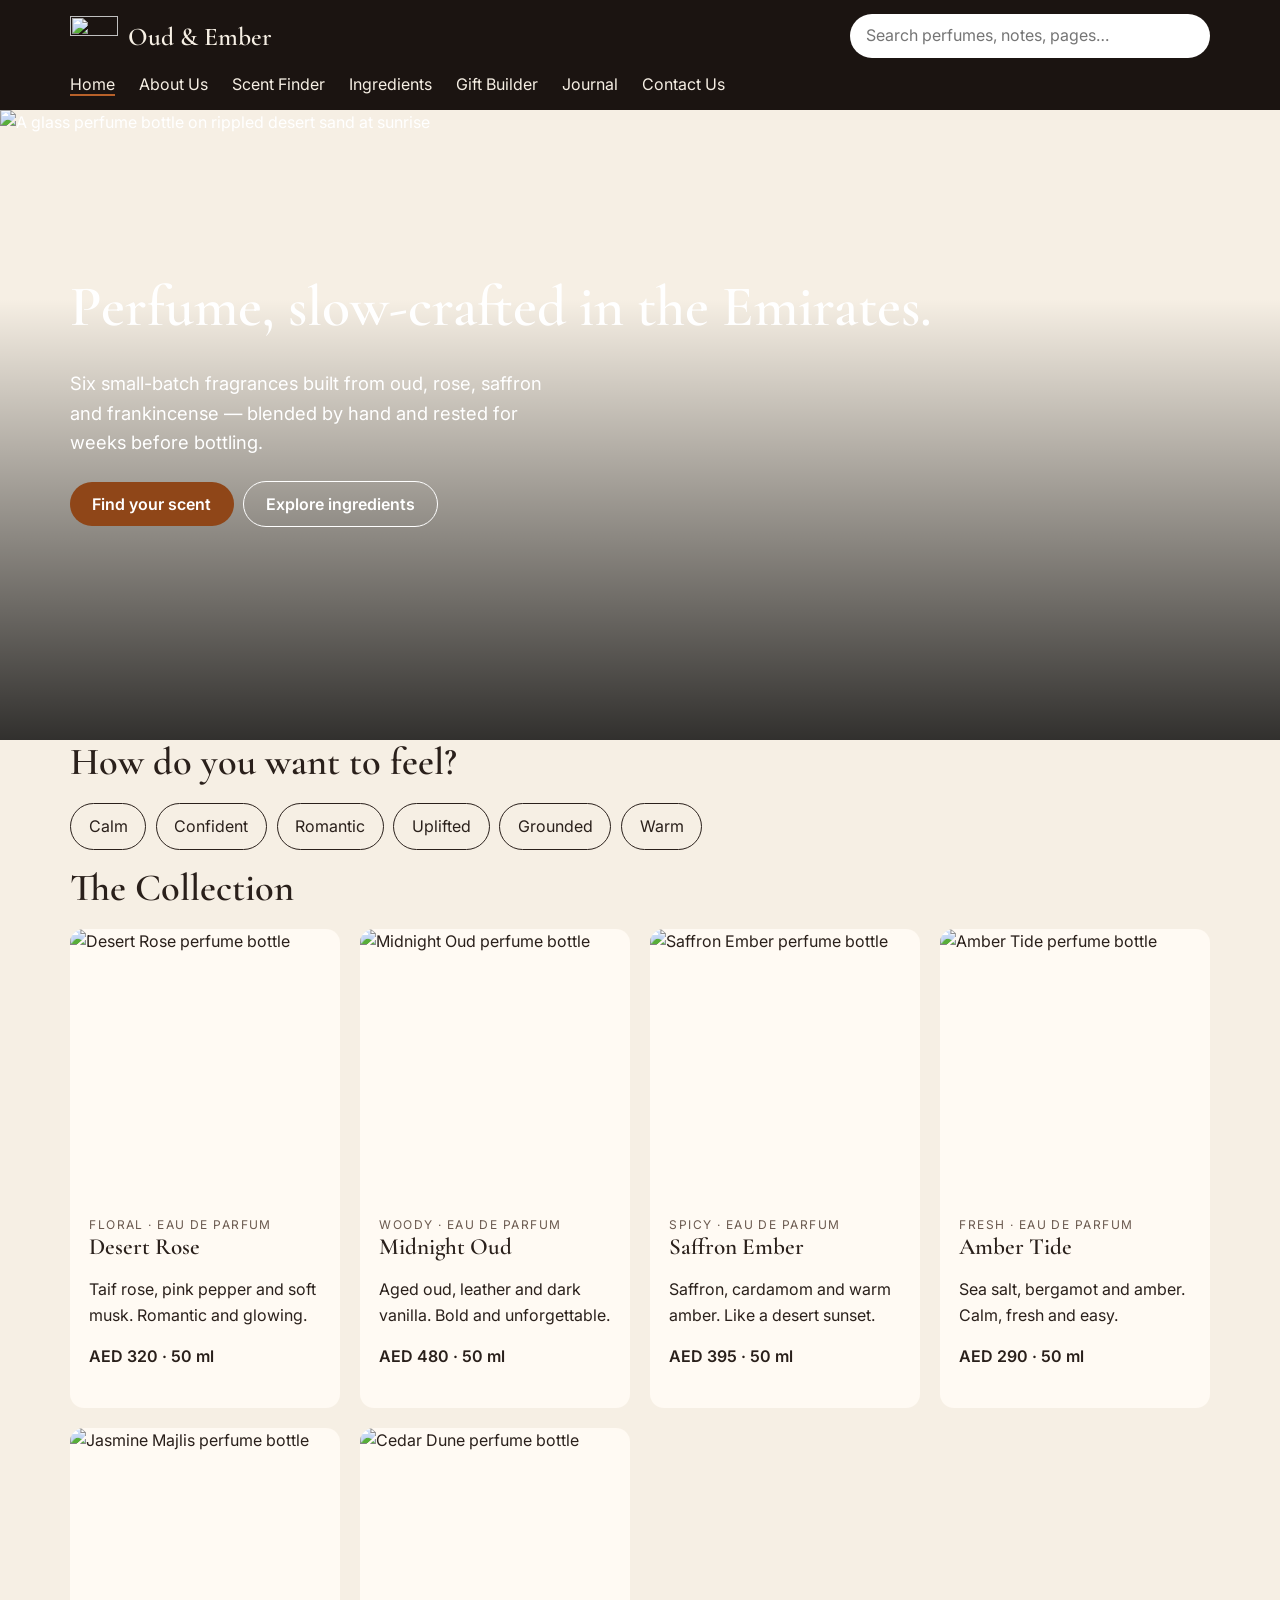
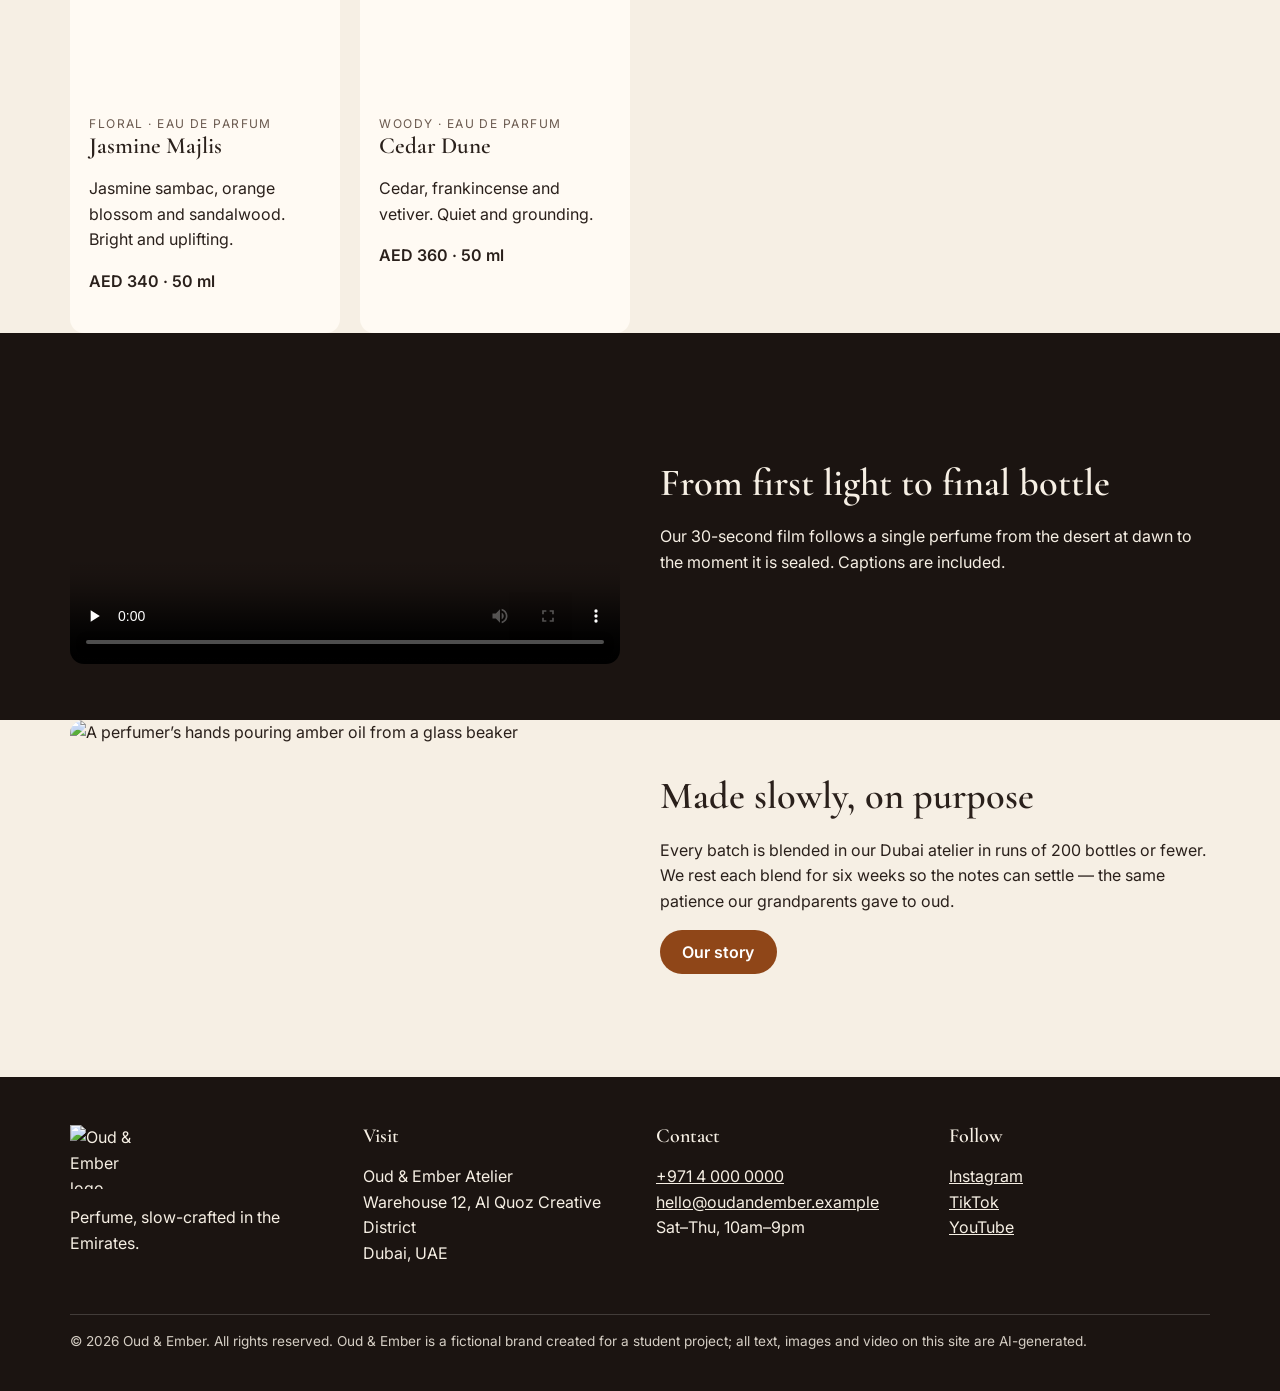
==== index.html @ ae7afc04 "Add Oud & Ember website pages, styles and script" ====
<!DOCTYPE html>
<html lang="en">
<head>
  <meta charset="utf-8">
  <meta name="viewport" content="width=device-width, initial-scale=1">
  <title>Home | Oud &amp; Ember</title>
  <meta name="description" content="Oud & Ember: small-batch perfumes inspired by the Emirates.">
  <link rel="icon" href="images/logo.png">
  <link rel="preconnect" href="https://fonts.googleapis.com">
  <link rel="stylesheet" href="https://fonts.googleapis.com/css2?family=Cormorant+Garamond:wght@600&family=Inter:wght@400;600&display=swap">
  <link rel="stylesheet" href="style.css">
</head>
<body>
<a class="skip" href="#main">Skip to content</a>
<header class="site-header">
  <div class="bar">
    <a class="brand" href="index.html"><img src="images/logo.png" alt="" width="48" height="48">Oud &amp; Ember</a>
    <form class="search" role="search">
      <label class="sr" for="q">Search the site</label>
      <input id="q" type="search" placeholder="Search perfumes, notes, pages…" autocomplete="off">
      <ul id="results" class="results" aria-live="polite" hidden></ul>
    </form>
  </div>
  <nav aria-label="Main">
    <ul>
      <li><a href="index.html" aria-current="page">Home</a></li>
      <li><a href="about.html">About Us</a></li>
      <li><a href="scent-finder.html">Scent Finder</a></li>
      <li><a href="ingredients.html">Ingredients</a></li>
      <li><a href="gift-builder.html">Gift Builder</a></li>
      <li><a href="journal.html">Journal</a></li>
      <li><a href="contact.html">Contact Us</a></li>
    </ul>
  </nav>
</header>

<main id="main">
<section class="hero">
  <img src="images/hero.jpg" alt="A glass perfume bottle on rippled desert sand at sunrise" width="1600" height="900" loading="eager">
  <div class="wrap">
    <h1>Perfume, slow-crafted in the Emirates.</h1>
    <p>Six small-batch fragrances built from oud, rose, saffron and frankincense — blended by hand and rested for weeks before bottling.</p>
    <a class="btn" href="scent-finder.html">Find your scent</a>
    <a class="btn ghost" href="ingredients.html">Explore ingredients</a>
  </div>
</section>

<section class="wrap">
  <h2>How do you want to feel?</h2>
  <ul class="chips">
    <li><a href="scent-finder.html">Calm</a></li><li><a href="scent-finder.html">Confident</a></li>
    <li><a href="scent-finder.html">Romantic</a></li><li><a href="scent-finder.html">Uplifted</a></li>
    <li><a href="scent-finder.html">Grounded</a></li><li><a href="scent-finder.html">Warm</a></li>
  </ul>
</section>

<section class="wrap">
  <h2>The Collection</h2>
  <div class="grid">
      <article class="card" id="desert-rose">
        <img src="images/p-desert-rose.jpg" alt="Desert Rose perfume bottle" width="800" height="800" loading="lazy">
        <div><p class="type">Floral · Eau de parfum</p><h3>Desert Rose</h3><p>Taif rose, pink pepper and soft musk. Romantic and glowing.</p><p class="price">AED 320 · 50 ml</p></div>
      </article><article class="card" id="midnight-oud">
        <img src="images/p-midnight-oud.jpg" alt="Midnight Oud perfume bottle" width="800" height="800" loading="lazy">
        <div><p class="type">Woody · Eau de parfum</p><h3>Midnight Oud</h3><p>Aged oud, leather and dark vanilla. Bold and unforgettable.</p><p class="price">AED 480 · 50 ml</p></div>
      </article><article class="card" id="saffron-ember">
        <img src="images/p-saffron-ember.jpg" alt="Saffron Ember perfume bottle" width="800" height="800" loading="lazy">
        <div><p class="type">Spicy · Eau de parfum</p><h3>Saffron Ember</h3><p>Saffron, cardamom and warm amber. Like a desert sunset.</p><p class="price">AED 395 · 50 ml</p></div>
      </article><article class="card" id="amber-tide">
        <img src="images/p-amber-tide.jpg" alt="Amber Tide perfume bottle" width="800" height="800" loading="lazy">
        <div><p class="type">Fresh · Eau de parfum</p><h3>Amber Tide</h3><p>Sea salt, bergamot and amber. Calm, fresh and easy.</p><p class="price">AED 290 · 50 ml</p></div>
      </article><article class="card" id="jasmine-majlis">
        <img src="images/p-jasmine-majlis.jpg" alt="Jasmine Majlis perfume bottle" width="800" height="800" loading="lazy">
        <div><p class="type">Floral · Eau de parfum</p><h3>Jasmine Majlis</h3><p>Jasmine sambac, orange blossom and sandalwood. Bright and uplifting.</p><p class="price">AED 340 · 50 ml</p></div>
      </article><article class="card" id="cedar-dune">
        <img src="images/p-cedar-dune.jpg" alt="Cedar Dune perfume bottle" width="800" height="800" loading="lazy">
        <div><p class="type">Woody · Eau de parfum</p><h3>Cedar Dune</h3><p>Cedar, frankincense and vetiver. Quiet and grounding.</p><p class="price">AED 360 · 50 ml</p></div>
      </article>
  </div>
</section>

<section class="dark">
  <div class="wrap split">
    <video controls preload="none" poster="images/film-poster.jpg" width="1280" height="720">
      <source src="video/film.mp4" type="video/mp4">
      <track kind="captions" src="video/film.vtt" srclang="en" label="English" default>
      Your browser cannot play this video. <a href="video/film.mp4">Download the film</a>.
    </video>
    <div>
      <h2>From first light to final bottle</h2>
      <p>Our 30-second film follows a single perfume from the desert at dawn to the moment it is sealed. Captions are included.</p>
    </div>
  </div>
</section>

<section class="wrap split">
  <img src="images/home-craft.jpg" alt="A perfumer’s hands pouring amber oil from a glass beaker" width="1600" height="900" loading="lazy">
  <div>
    <h2>Made slowly, on purpose</h2>
    <p>Every batch is blended in our Dubai atelier in runs of 200 bottles or fewer. We rest each blend for six weeks so the notes can settle — the same patience our grandparents gave to oud.</p>
    <a class="btn" href="about.html">Our story</a>
  </div>
</section>
</main>

<footer class="site-footer">
  <div class="wrap">
    <div class="cols">
      <div>
        <img src="images/logo.png" alt="Oud &amp; Ember logo" width="64" height="64">
        <p>Perfume, slow-crafted in the Emirates.</p>
      </div>
      <div>
        <h2>Visit</h2>
        <p>Oud &amp; Ember Atelier<br>Warehouse 12, Al Quoz Creative District<br>Dubai, UAE</p>
      </div>
      <div>
        <h2>Contact</h2>
        <p><a href="tel:+97140000000">+971 4 000 0000</a><br>
        <a href="mailto:hello@oudandember.example">hello@oudandember.example</a><br>Sat–Thu, 10am–9pm</p>
      </div>
      <div>
        <h2>Follow</h2>
        <p><a href="https://www.instagram.com/">Instagram</a><br><a href="https://www.tiktok.com/">TikTok</a><br>
        <a href="https://www.youtube.com/">YouTube</a></p>
      </div>
    </div>
    <p class="small">© 2026 Oud &amp; Ember. All rights reserved. Oud &amp; Ember is a fictional brand created for a
    student project; all text, images and video on this site are AI-generated.</p>
  </div>
</footer>
<script src="script.js"></script>
</body>
</html>
---- style.css ----
/* Oud & Ember — one stylesheet for all pages */
:root {
  --night: #1b1411; --sand: #f6efe4; --card: #fffaf3;
  --ink: #2a201b; --muted: #6b5a4f;
  --ember: #b8612a;      /* bright accent: borders, focus ring, dark backgrounds */
  --ember-dark: #8f4618; /* text and buttons on light backgrounds (passes WCAG AA) */
  --r: 14px;
  --serif: "Cormorant Garamond", Georgia, serif;
  --sans: Inter, system-ui, sans-serif;
}
* { box-sizing: border-box; }
body { margin: 0; font: 16px/1.6 var(--sans); color: var(--ink); background: var(--sand); }
img, video { display: block; max-width: 100%; height: auto; }
h1, h2, h3 { font-family: var(--serif); font-weight: 600; line-height: 1.15; margin: 0 0 .5em; }
h1 { font-size: clamp(2.2rem, 5vw, 3.6rem); }
h2 { font-size: clamp(1.7rem, 3vw, 2.4rem); }
h3 { font-size: 1.45rem; }
a { color: var(--ember-dark); }
:focus-visible { outline: 3px solid var(--ember); outline-offset: 2px; }
.sr { position: absolute; width: 1px; height: 1px; overflow: hidden; clip: rect(0 0 0 0); }
.skip { position: absolute; left: -999px; }
.skip:focus { left: 1rem; top: 1rem; z-index: 10; background: #fff; padding: .5rem 1rem; }
.wrap { max-width: 1180px; margin: auto; padding: 0 1.25rem; }
section { padding: 3.5rem 0; }

/* Header: logo + title, search, navigation */
.site-header { background: var(--night); color: var(--sand); position: sticky; top: 0; z-index: 5; }
.bar { display: flex; flex-wrap: wrap; align-items: center; gap: .75rem 1.5rem; max-width: 1180px; margin: auto; padding: .75rem 1.25rem; }
.brand { display: flex; align-items: center; gap: .6rem; color: inherit; text-decoration: none; white-space: nowrap; font: 600 1.6rem var(--serif); }
.search { position: relative; margin-left: auto; flex: 1 1 240px; max-width: 360px; }
.search input { width: 100%; padding: .6rem 1rem; border: 0; border-radius: 99px; font: inherit; }
.results { position: absolute; top: 110%; left: 0; right: 0; margin: 0; padding: .4rem; list-style: none;
  background: #fff; border-radius: var(--r); box-shadow: 0 10px 30px #0003; }
.results a, .results .none { display: block; padding: .5rem .75rem; border-radius: 8px; color: var(--ink); text-decoration: none; }
.results a:hover, .results a:focus { background: var(--sand); }
nav ul { display: flex; gap: 1.5rem; max-width: 1180px; margin: auto; padding: 0 1.25rem .75rem; list-style: none; overflow-x: auto; }
nav a { color: var(--sand); text-decoration: none; white-space: nowrap; border-bottom: 2px solid transparent; }
nav a:hover, nav a[aria-current] { border-color: var(--ember); }

/* Page tops */
.hero { position: relative; display: grid; align-items: end; min-height: 70vh; padding: 0; color: #fff; }
.hero img { position: absolute; inset: 0; width: 100%; height: 100%; object-fit: cover; }
.hero::after { content: ""; position: absolute; inset: 0; background: linear-gradient(to top, #000c, #0000 70%); }
.hero .wrap { position: relative; z-index: 1; width: 100%; padding-bottom: 3rem; }
.hero p { max-width: 42ch; font-size: 1.15rem; }
.hero .btn { margin: .3rem .3rem 0 0; }
.page-head { padding: 3rem 0 1rem; }
.page-head p, .lead { max-width: 62ch; color: var(--muted); font-size: 1.1rem; }

/* Building blocks */
.btn { display: inline-block; padding: .75rem 1.4rem; border: 0; border-radius: 99px; background: var(--ember-dark);
  color: #fff; font: 600 1rem var(--sans); text-decoration: none; cursor: pointer; }
.btn.ghost { background: none; border: 1.5px solid currentColor; color: inherit; }
.grid { display: grid; gap: 1.25rem; grid-template-columns: repeat(auto-fill, minmax(250px, 1fr)); }
.card { display: flex; flex-direction: column; overflow: hidden; background: var(--card); border-radius: var(--r); }
.card img { aspect-ratio: 1; object-fit: cover; }
.card > div { padding: 1rem 1.2rem 1.4rem; }
.type { margin: 0; font-size: .75rem; letter-spacing: .12em; text-transform: uppercase; color: var(--muted); }
.price { font-weight: 600; }
.split { display: grid; gap: 2.5rem; align-items: center; grid-template-columns: repeat(auto-fit, minmax(300px, 1fr)); }
.split img, .split video { border-radius: var(--r); }
.chips { display: flex; flex-wrap: wrap; gap: .6rem; padding: 0; list-style: none; }
.chips a { display: block; padding: .6rem 1.1rem; border: 1.5px solid var(--ink); border-radius: 99px; color: var(--ink); text-decoration: none; }
.chips a:hover { background: var(--ink); color: var(--sand); }
.dark { background: var(--night); color: var(--sand); }
.panel { padding: 1.5rem; background: var(--card); border-radius: var(--r); }
table { width: 100%; border-collapse: collapse; }
th, td { padding: .7rem; text-align: left; border-bottom: 1px solid #d9cbbb; }

/* Forms: quiz, gift builder, contact */
fieldset { margin: 0 0 1.75rem; padding: 0; border: 0; }
legend { margin-bottom: .6rem; font: 600 1.3rem var(--serif); }
.options { display: flex; flex-wrap: wrap; gap: .6rem; }
.options label { padding: .55rem 1.1rem; border: 1.5px solid var(--ink); border-radius: 99px; cursor: pointer; }
.options label:has(:checked) { background: var(--ink); color: var(--sand); }
.options input { margin-right: .4rem; accent-color: var(--ember); }
.field { display: grid; gap: .35rem; margin-bottom: 1.1rem; }
.field input, .field select, .field textarea { padding: .7rem .9rem; border: 1.5px solid #8a7868; border-radius: 10px; background: #fff; font: inherit; }
[aria-invalid="true"] { border-color: #b3261e !important; }
.err { min-height: 1.2em; color: #b3261e; font-size: .9rem; }

/* Footer: contact details + copyright */
.site-footer { margin-top: 3rem; padding: 3rem 0 1.5rem; background: var(--night); color: var(--sand); }
.site-footer a { color: var(--sand); }
.site-footer h2 { font-size: 1.25rem; }
.cols { display: grid; gap: 2rem; grid-template-columns: repeat(auto-fit, minmax(200px, 1fr)); }
.small { margin-top: 2rem; padding-top: 1rem; border-top: 1px solid #ffffff33; font-size: .85rem; opacity: .85; }
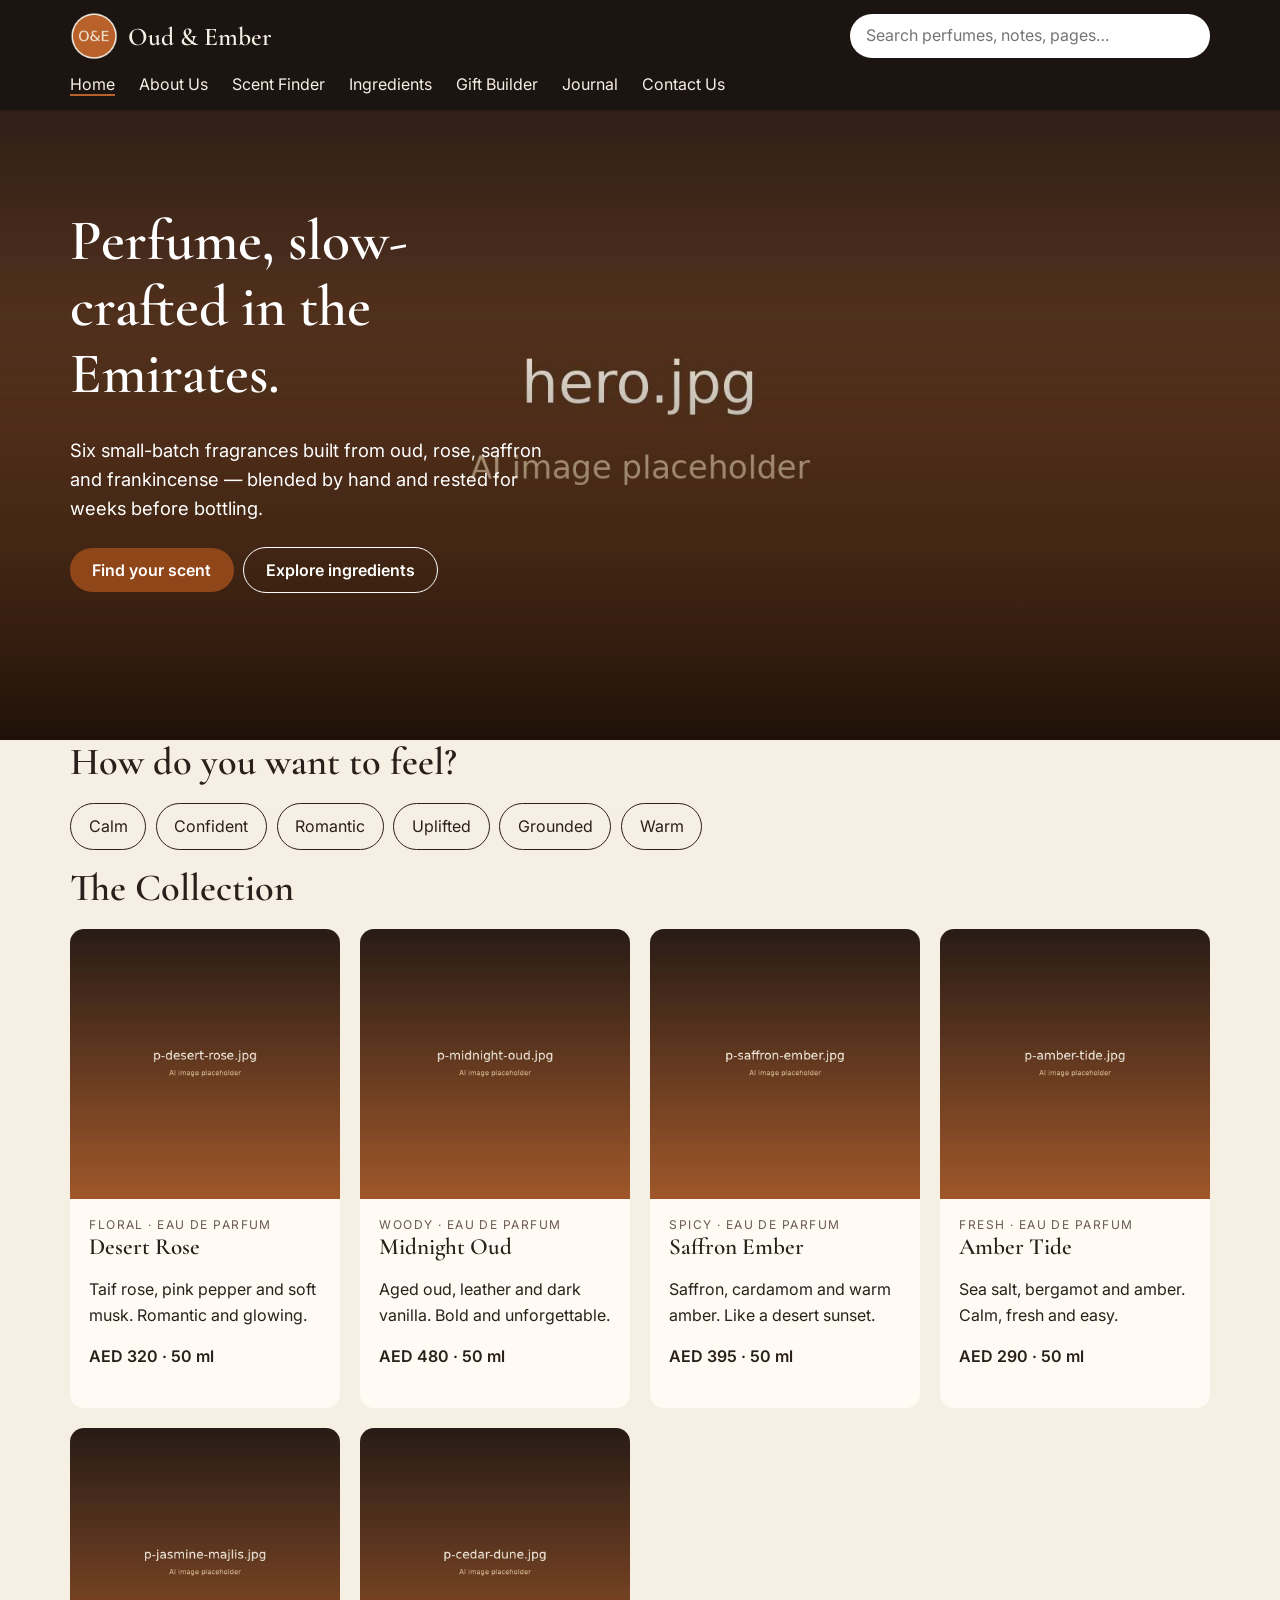
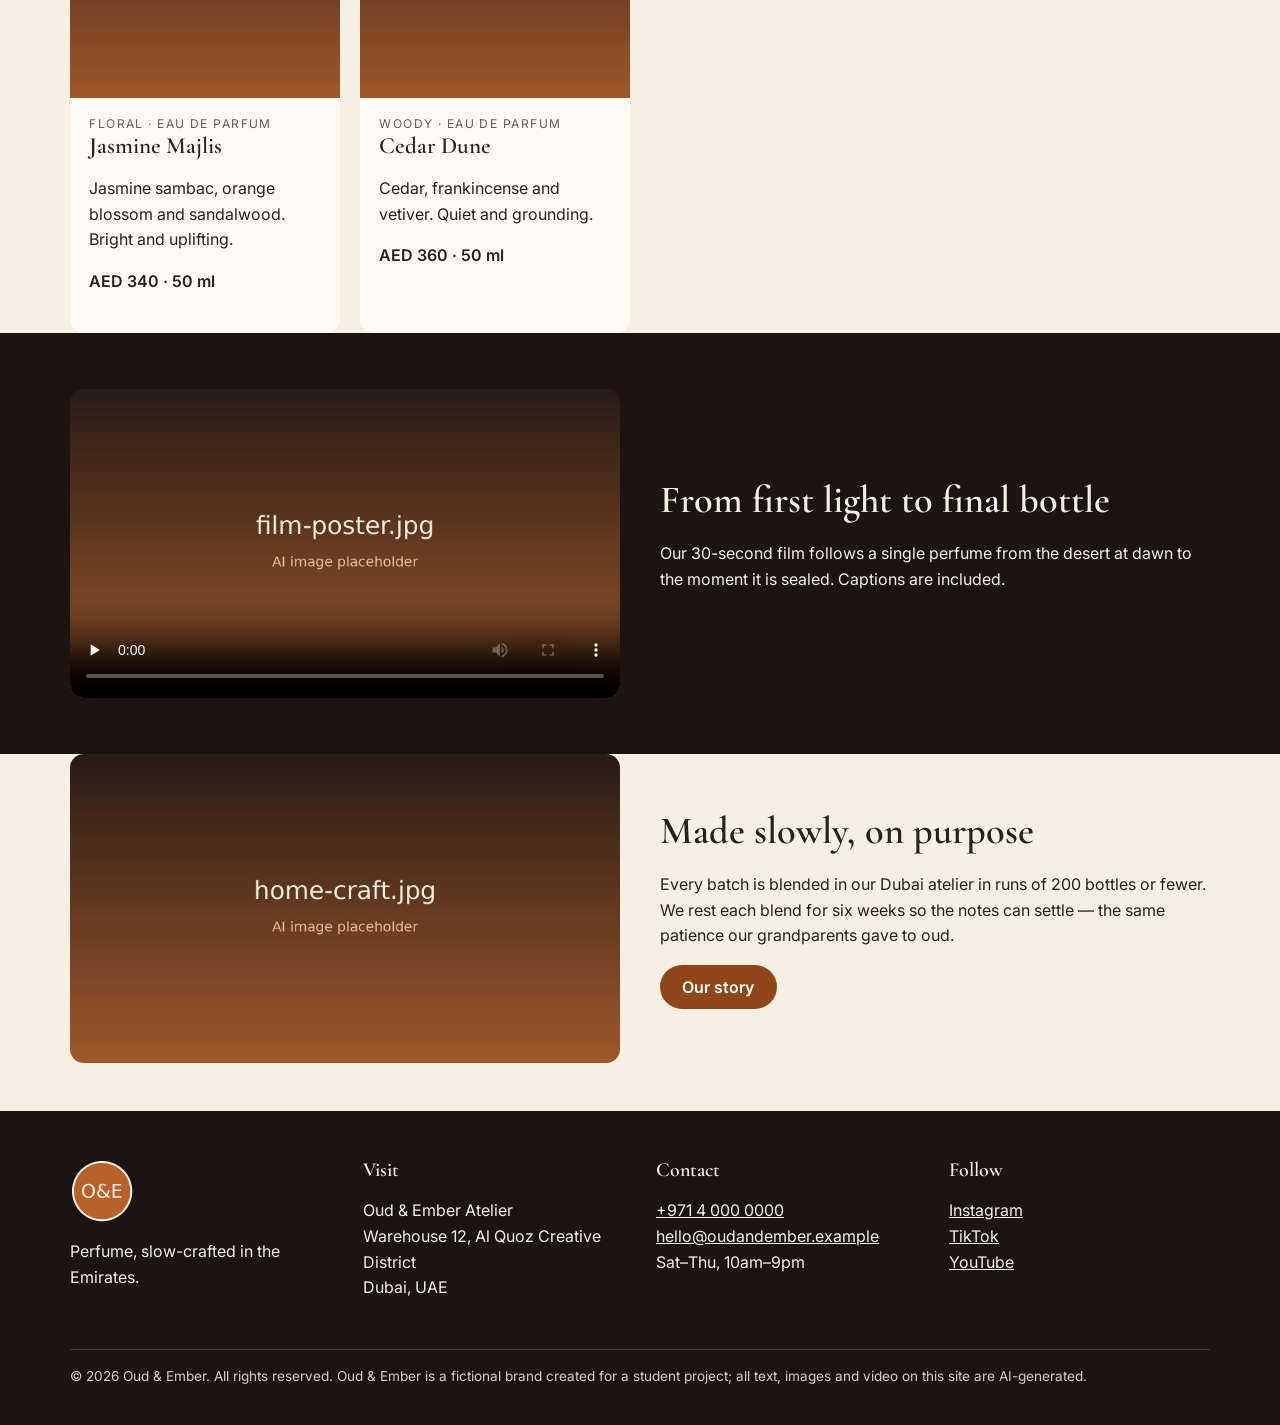
==== commit 442f930d: "Update alt text and hero layout for final images" ====
--- a/index.html
+++ b/index.html
@@ -36,7 +36,7 @@
 
 <main id="main">
 <section class="hero">
-  <img src="images/hero.jpg" alt="A glass perfume bottle on rippled desert sand at sunrise" width="1600" height="900" loading="eager">
+  <img src="images/hero.jpg" alt="A glass perfume bottle on rippled desert sand at sunset" width="1600" height="900" loading="eager">
   <div class="wrap">
     <h1>Perfume, slow-crafted in the Emirates.</h1>
     <p>Six small-batch fragrances built from oud, rose, saffron and frankincense — blended by hand and rested for weeks before bottling.</p>
@@ -94,7 +94,7 @@
 </section>
 
 <section class="wrap split">
-  <img src="images/home-craft.jpg" alt="A perfumer’s hands pouring amber oil from a glass beaker" width="1600" height="900" loading="lazy">
+  <img src="images/home-craft.jpg" alt="A perfumer’s hands pouring amber oil through a brass funnel into a small bottle" width="1600" height="900" loading="lazy">
   <div>
     <h2>Made slowly, on purpose</h2>
     <p>Every batch is blended in our Dubai atelier in runs of 200 bottles or fewer. We rest each blend for six weeks so the notes can settle — the same patience our grandparents gave to oud.</p>
--- a/style.css
+++ b/style.css
@@ -39,7 +39,8 @@
 
 /* Page tops */
 .hero { position: relative; display: grid; align-items: end; min-height: 70vh; padding: 0; color: #fff; }
-.hero img { position: absolute; inset: 0; width: 100%; height: 100%; object-fit: cover; }
+.hero img { position: absolute; inset: 0; width: 100%; height: 100%; object-fit: cover; object-position: 75% 50%; }
+.hero h1 { max-width: 15ch; }
 .hero::after { content: ""; position: absolute; inset: 0; background: linear-gradient(to top, #000c, #0000 70%); }
 .hero .wrap { position: relative; z-index: 1; width: 100%; padding-bottom: 3rem; }
 .hero p { max-width: 42ch; font-size: 1.15rem; }
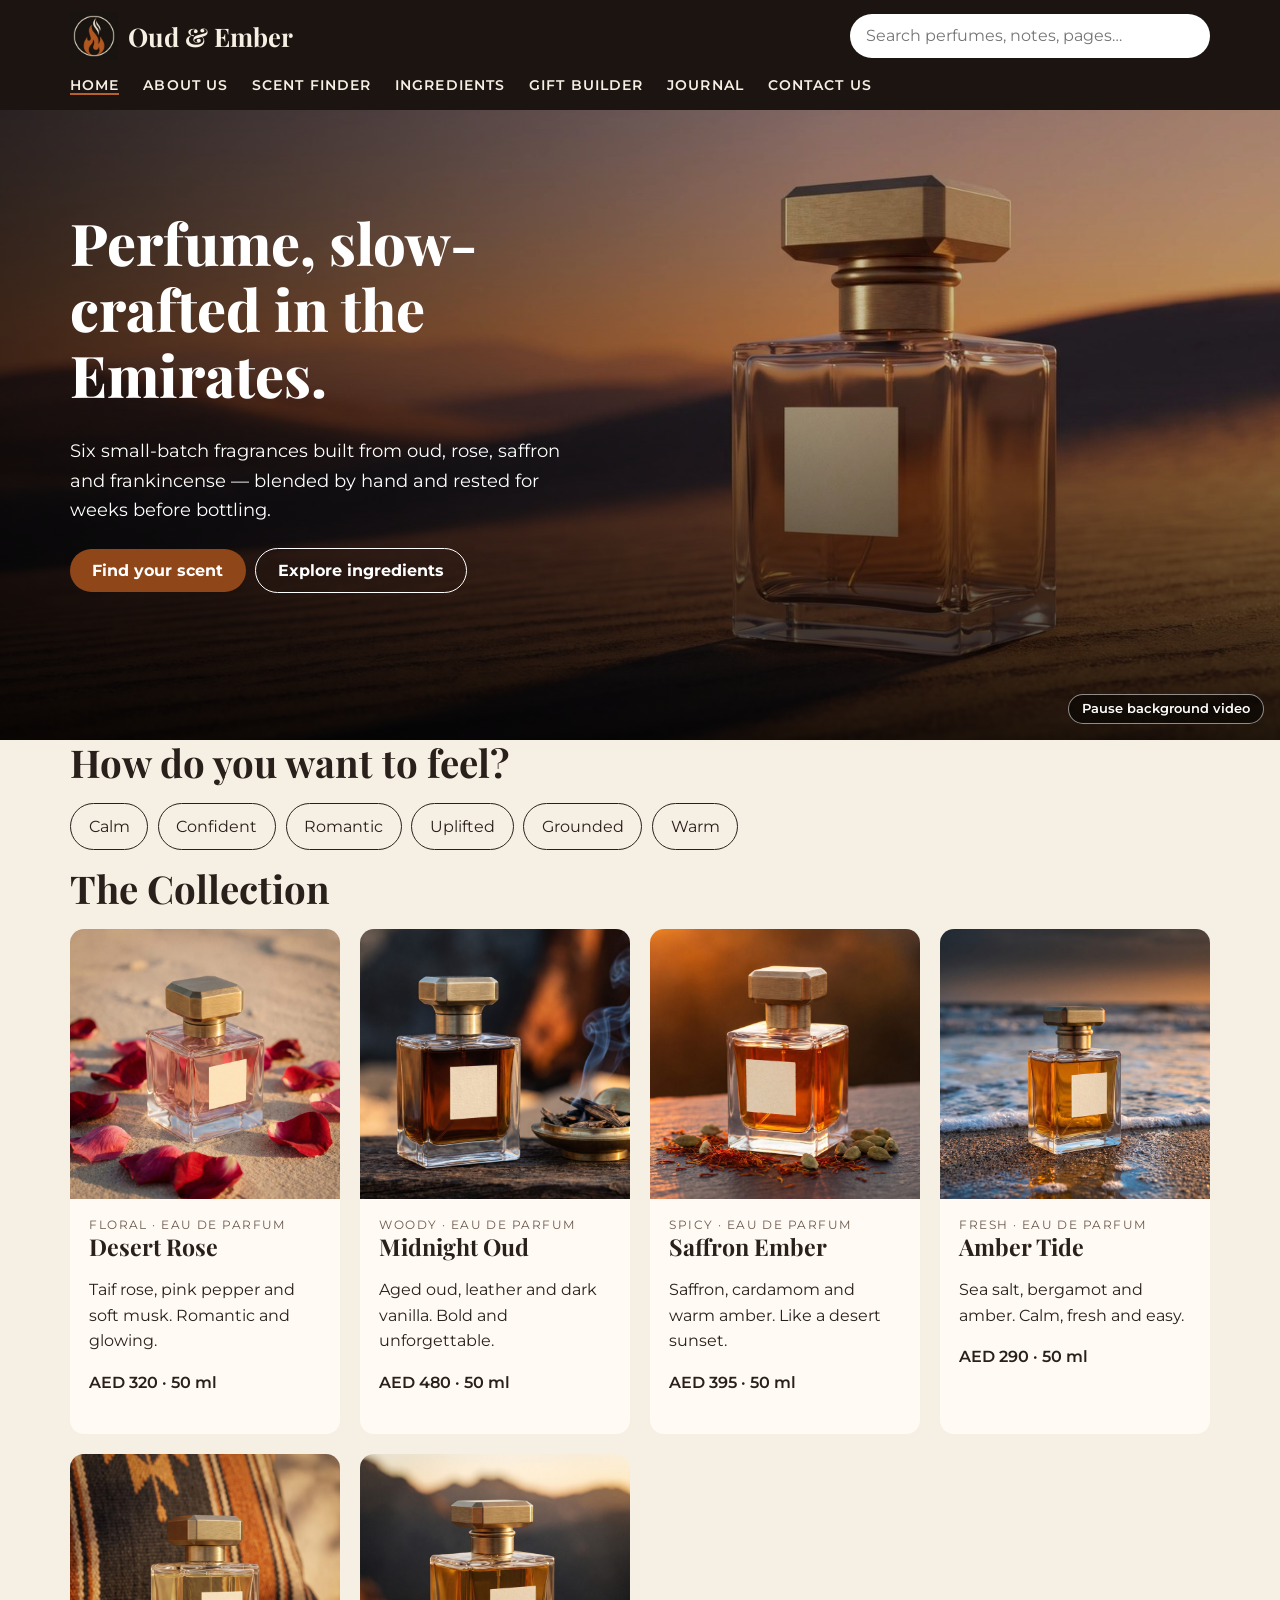
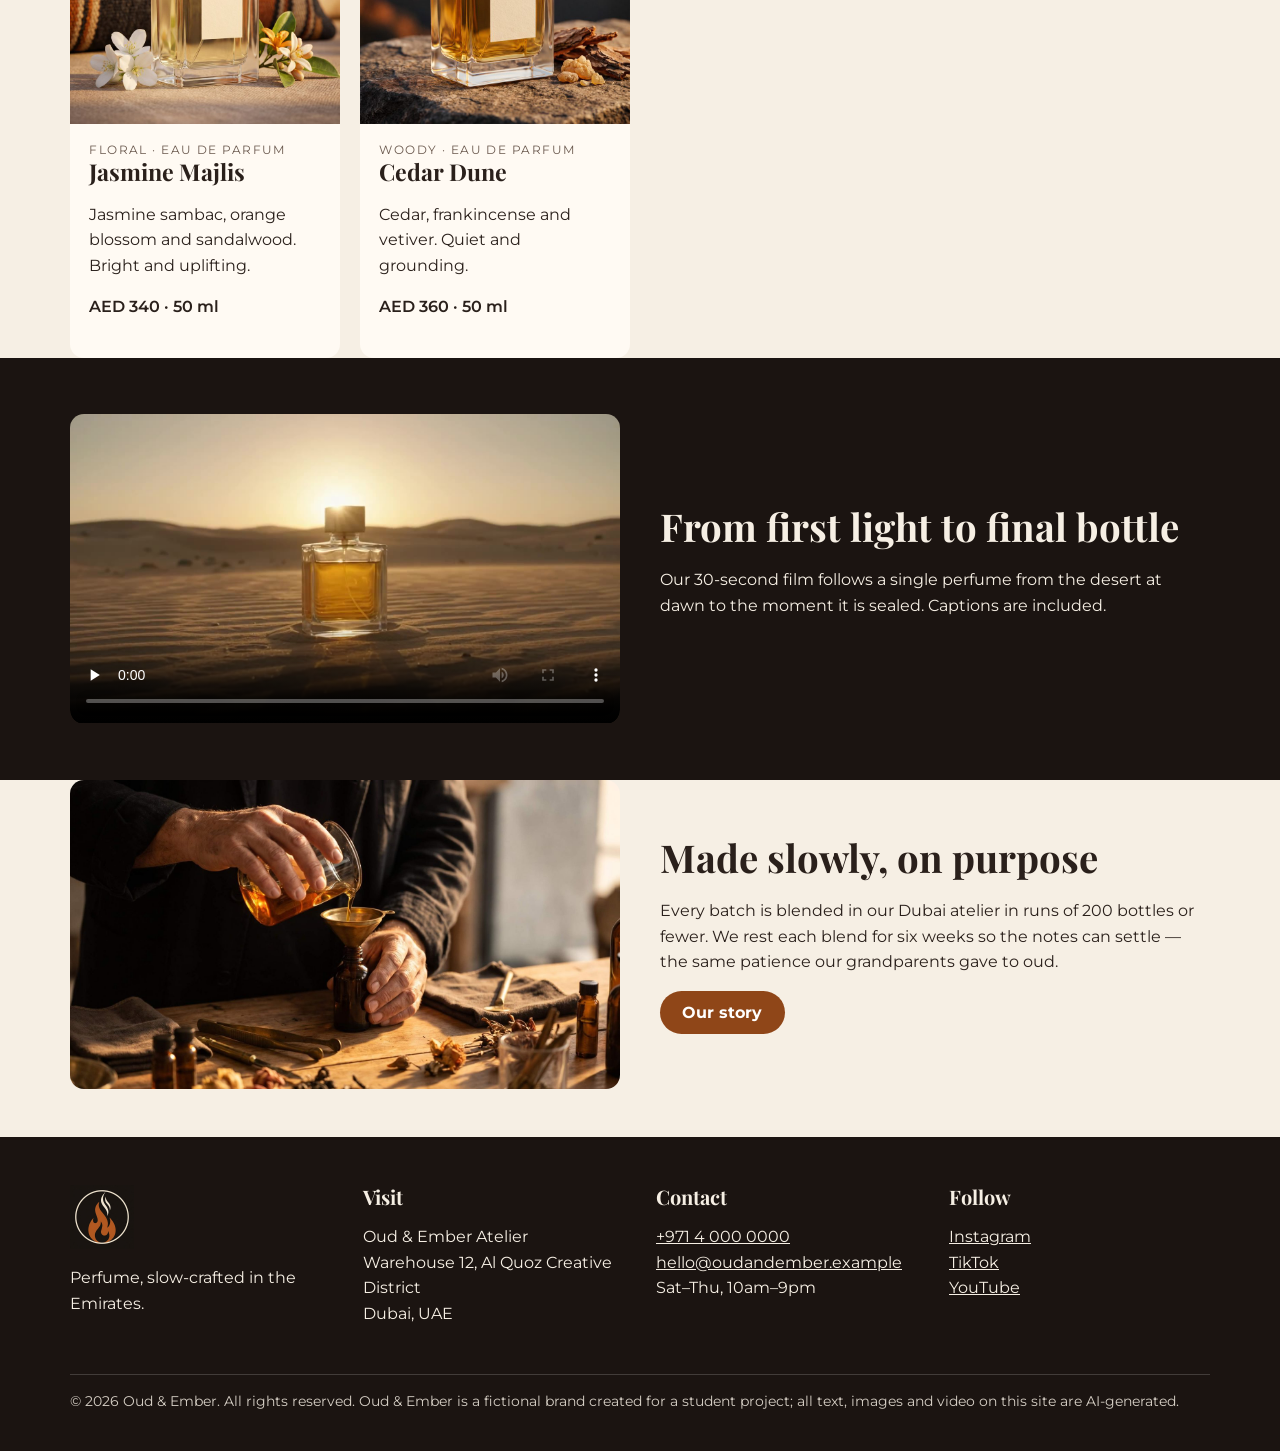
==== commit cc9109cc: "Hero background video, pause button and bolder fonts" ====
--- a/index.html
+++ b/index.html
@@ -7,7 +7,7 @@
   <meta name="description" content="Oud & Ember: small-batch perfumes inspired by the Emirates.">
   <link rel="icon" href="images/logo.png">
   <link rel="preconnect" href="https://fonts.googleapis.com">
-  <link rel="stylesheet" href="https://fonts.googleapis.com/css2?family=Cormorant+Garamond:wght@600&family=Inter:wght@400;600&display=swap">
+  <link rel="stylesheet" href="https://fonts.googleapis.com/css2?family=Playfair+Display:wght@700;800&family=Montserrat:wght@400;500;600;700&display=swap">
   <link rel="stylesheet" href="style.css">
 </head>
 <body>
@@ -37,6 +37,10 @@
 <main id="main">
 <section class="hero">
   <img src="images/hero.jpg" alt="A glass perfume bottle on rippled desert sand at sunset" width="1600" height="900" loading="eager">
+  <video class="hero-video" autoplay muted loop playsinline poster="images/hero.jpg" aria-hidden="true">
+    <source src="video/hero.mp4" type="video/mp4">
+  </video>
+  <button class="pause" type="button" aria-pressed="false">Pause background video</button>
   <div class="wrap">
     <h1>Perfume, slow-crafted in the Emirates.</h1>
     <p>Six small-batch fragrances built from oud, rose, saffron and frankincense — blended by hand and rested for weeks before bottling.</p>
--- a/style.css
+++ b/style.css
@@ -5,13 +5,14 @@
   --ember: #b8612a;      /* bright accent: borders, focus ring, dark backgrounds */
   --ember-dark: #8f4618; /* text and buttons on light backgrounds (passes WCAG AA) */
   --r: 14px;
-  --serif: "Cormorant Garamond", Georgia, serif;
-  --sans: Inter, system-ui, sans-serif;
+  --serif: "Playfair Display", Georgia, serif;
+  --sans: Montserrat, system-ui, sans-serif;
 }
 * { box-sizing: border-box; }
 body { margin: 0; font: 16px/1.6 var(--sans); color: var(--ink); background: var(--sand); }
 img, video { display: block; max-width: 100%; height: auto; }
-h1, h2, h3 { font-family: var(--serif); font-weight: 600; line-height: 1.15; margin: 0 0 .5em; }
+h1, h2, h3 { font-family: var(--serif); font-weight: 700; line-height: 1.15; margin: 0 0 .5em; }
+h1 { font-weight: 800; }
 h1 { font-size: clamp(2.2rem, 5vw, 3.6rem); }
 h2 { font-size: clamp(1.7rem, 3vw, 2.4rem); }
 h3 { font-size: 1.45rem; }
@@ -26,7 +27,7 @@
 /* Header: logo + title, search, navigation */
 .site-header { background: var(--night); color: var(--sand); position: sticky; top: 0; z-index: 5; }
 .bar { display: flex; flex-wrap: wrap; align-items: center; gap: .75rem 1.5rem; max-width: 1180px; margin: auto; padding: .75rem 1.25rem; }
-.brand { display: flex; align-items: center; gap: .6rem; color: inherit; text-decoration: none; white-space: nowrap; font: 600 1.6rem var(--serif); }
+.brand { display: flex; align-items: center; gap: .6rem; color: inherit; text-decoration: none; white-space: nowrap; font: 700 1.6rem var(--serif); }
 .search { position: relative; margin-left: auto; flex: 1 1 240px; max-width: 360px; }
 .search input { width: 100%; padding: .6rem 1rem; border: 0; border-radius: 99px; font: inherit; }
 .results { position: absolute; top: 110%; left: 0; right: 0; margin: 0; padding: .4rem; list-style: none;
@@ -34,23 +35,27 @@
 .results a, .results .none { display: block; padding: .5rem .75rem; border-radius: 8px; color: var(--ink); text-decoration: none; }
 .results a:hover, .results a:focus { background: var(--sand); }
 nav ul { display: flex; gap: 1.5rem; max-width: 1180px; margin: auto; padding: 0 1.25rem .75rem; list-style: none; overflow-x: auto; }
-nav a { color: var(--sand); text-decoration: none; white-space: nowrap; border-bottom: 2px solid transparent; }
+nav a { color: var(--sand); text-decoration: none; white-space: nowrap; border-bottom: 2px solid transparent;
+  font-weight: 600; font-size: .85rem; letter-spacing: .08em; text-transform: uppercase; }
 nav a:hover, nav a[aria-current] { border-color: var(--ember); }
 
 /* Page tops */
 .hero { position: relative; display: grid; align-items: end; min-height: 70vh; padding: 0; color: #fff; }
-.hero img { position: absolute; inset: 0; width: 100%; height: 100%; object-fit: cover; object-position: 75% 50%; }
+.hero img, .hero-video { position: absolute; inset: 0; width: 100%; height: 100%; object-fit: cover; object-position: 75% 50%; }
 .hero h1 { max-width: 15ch; }
-.hero::after { content: ""; position: absolute; inset: 0; background: linear-gradient(to top, #000c, #0000 70%); }
+.hero::after { content: ""; position: absolute; inset: 0; background: linear-gradient(to right, #000a, #0003 65%), linear-gradient(to top, #000c, #0000 60%); }
 .hero .wrap { position: relative; z-index: 1; width: 100%; padding-bottom: 3rem; }
 .hero p { max-width: 42ch; font-size: 1.15rem; }
 .hero .btn { margin: .3rem .3rem 0 0; }
+.pause { position: absolute; right: 1rem; bottom: 1rem; z-index: 2; padding: .4rem .8rem; border: 1px solid #fff8; border-radius: 99px;
+  background: #0008; color: #fff; font: 600 .8rem var(--sans); cursor: pointer; }
+@media (prefers-reduced-motion: reduce) { .hero-video, .pause { display: none; } }
 .page-head { padding: 3rem 0 1rem; }
 .page-head p, .lead { max-width: 62ch; color: var(--muted); font-size: 1.1rem; }
 
 /* Building blocks */
 .btn { display: inline-block; padding: .75rem 1.4rem; border: 0; border-radius: 99px; background: var(--ember-dark);
-  color: #fff; font: 600 1rem var(--sans); text-decoration: none; cursor: pointer; }
+  color: #fff; font: 700 1rem var(--sans); text-decoration: none; cursor: pointer; }
 .btn.ghost { background: none; border: 1.5px solid currentColor; color: inherit; }
 .grid { display: grid; gap: 1.25rem; grid-template-columns: repeat(auto-fill, minmax(250px, 1fr)); }
 .card { display: flex; flex-direction: column; overflow: hidden; background: var(--card); border-radius: var(--r); }
@@ -70,7 +75,7 @@
 
 /* Forms: quiz, gift builder, contact */
 fieldset { margin: 0 0 1.75rem; padding: 0; border: 0; }
-legend { margin-bottom: .6rem; font: 600 1.3rem var(--serif); }
+legend { margin-bottom: .6rem; font: 700 1.3rem var(--serif); }
 .options { display: flex; flex-wrap: wrap; gap: .6rem; }
 .options label { padding: .55rem 1.1rem; border: 1.5px solid var(--ink); border-radius: 99px; cursor: pointer; }
 .options label:has(:checked) { background: var(--ink); color: var(--sand); }
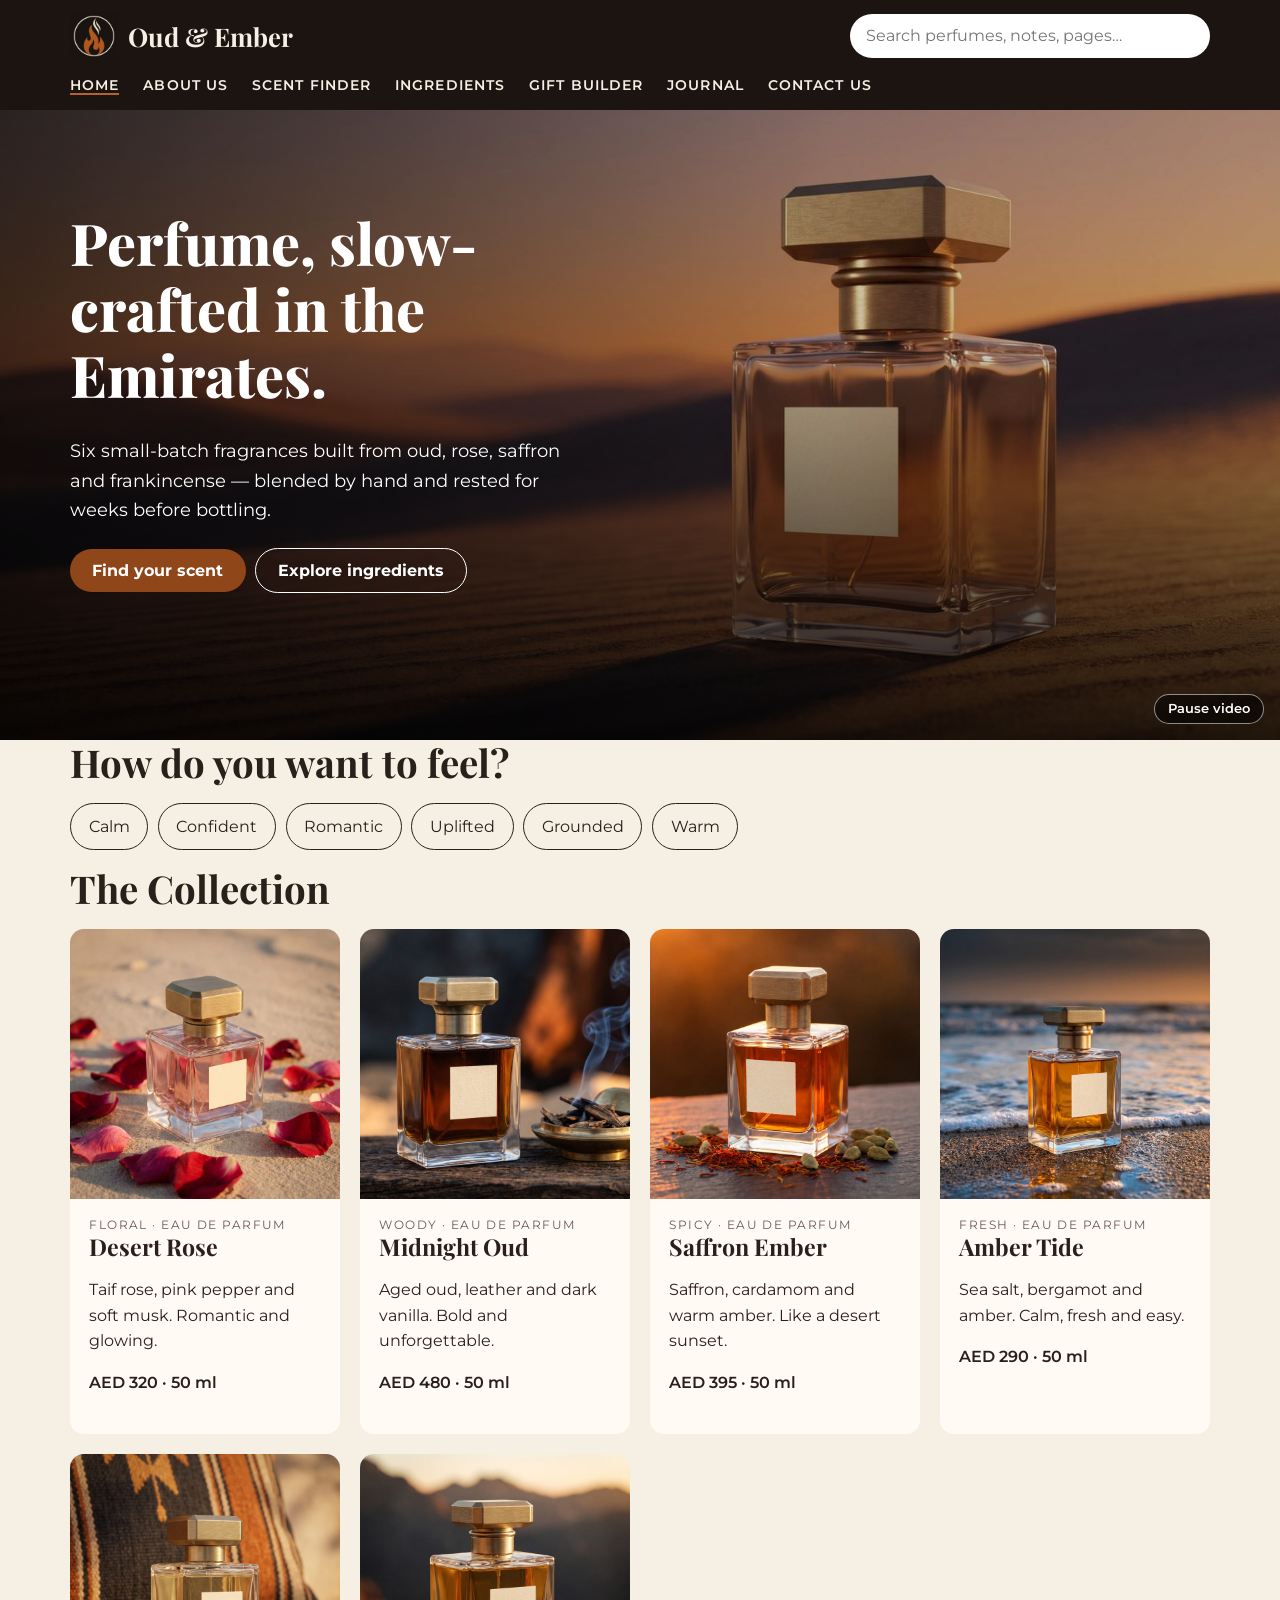
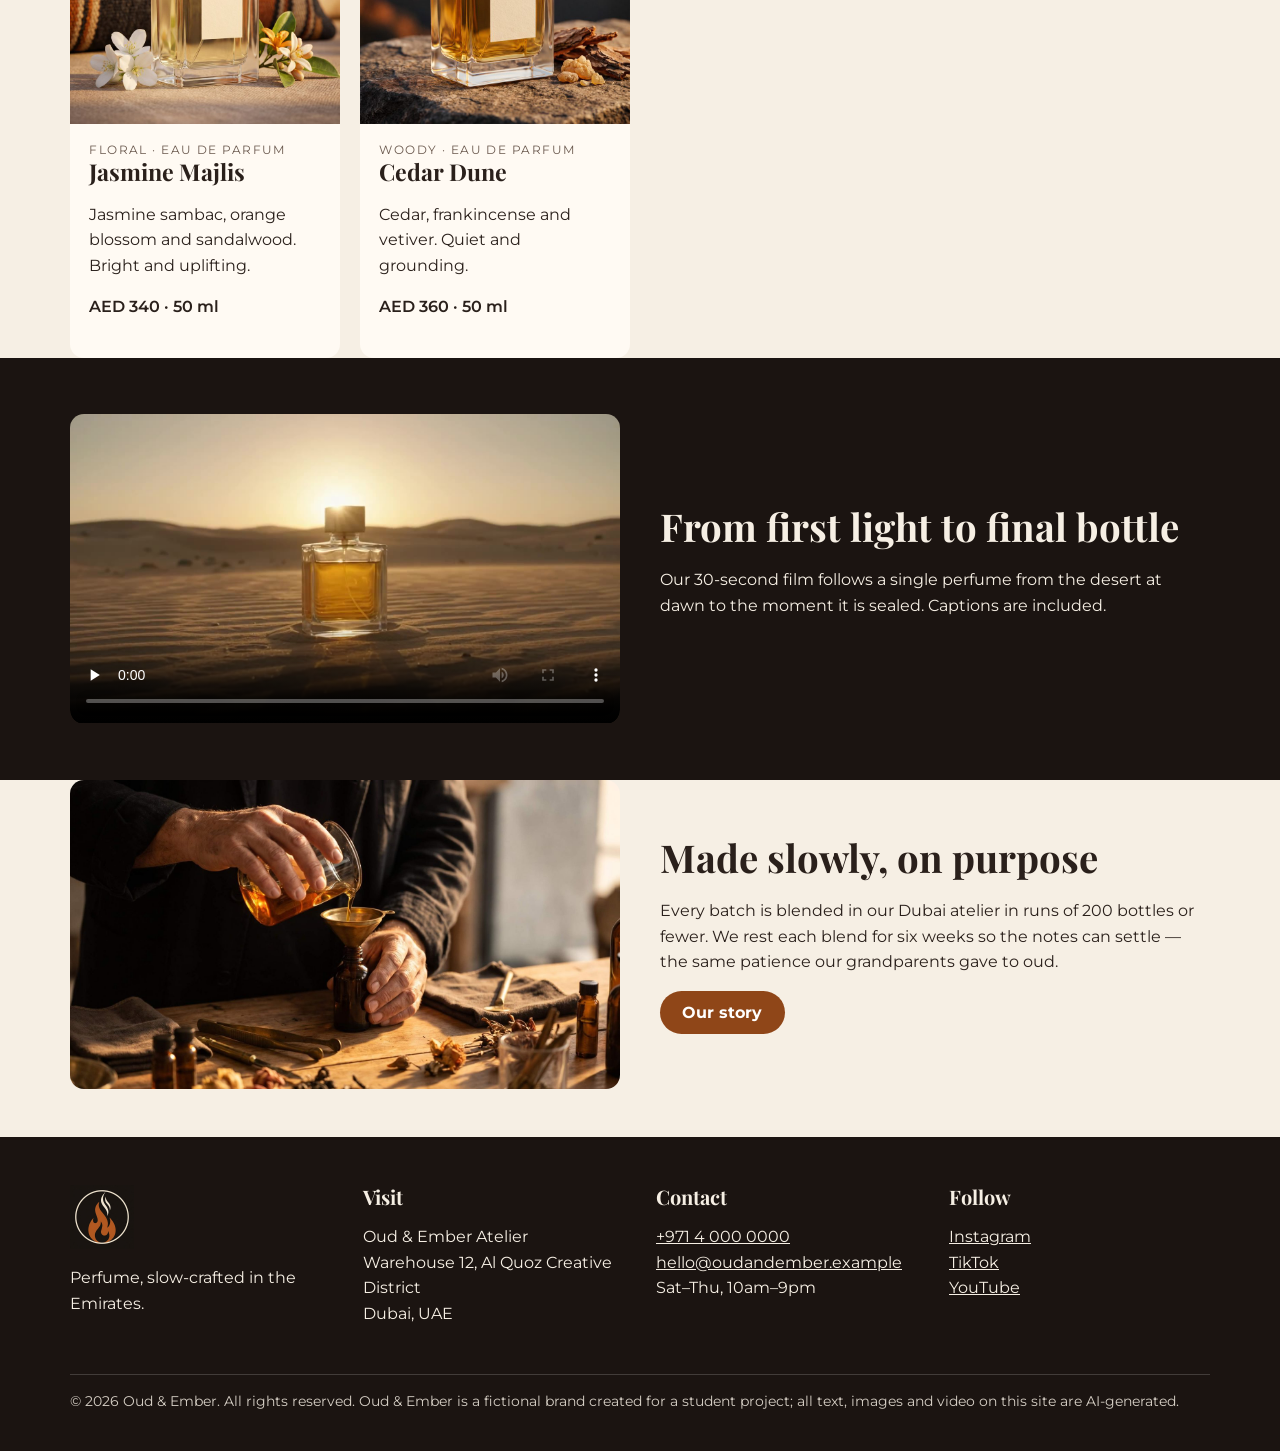
==== commit 1a152271: "Smart operations article, looping videos, gift preview" ====
--- a/index.html
+++ b/index.html
@@ -40,7 +40,7 @@
   <video class="hero-video" autoplay muted loop playsinline poster="images/hero.jpg" aria-hidden="true">
     <source src="video/hero.mp4" type="video/mp4">
   </video>
-  <button class="pause" type="button" aria-pressed="false">Pause background video</button>
+  <button class="pause" type="button" aria-pressed="false">Pause video</button>
   <div class="wrap">
     <h1>Perfume, slow-crafted in the Emirates.</h1>
     <p>Six small-batch fragrances built from oud, rose, saffron and frankincense — blended by hand and rested for weeks before bottling.</p>
--- a/style.css
+++ b/style.css
@@ -49,7 +49,10 @@
 .hero .btn { margin: .3rem .3rem 0 0; }
 .pause { position: absolute; right: 1rem; bottom: 1rem; z-index: 2; padding: .4rem .8rem; border: 1px solid #fff8; border-radius: 99px;
   background: #0008; color: #fff; font: 600 .8rem var(--sans); cursor: pointer; }
-@media (prefers-reduced-motion: reduce) { .hero-video, .pause { display: none; } }
+.preview { display: flex; gap: 1rem; align-items: center; margin-bottom: 1.1rem; padding: 1rem; background: var(--sand); border-radius: var(--r); }
+.preview img { width: 96px; border-radius: 10px; }
+.media { position: relative; }
+.media video { width: 100%; border-radius: var(--r); }
 .page-head { padding: 3rem 0 1rem; }
 .page-head p, .lead { max-width: 62ch; color: var(--muted); font-size: 1.1rem; }
 
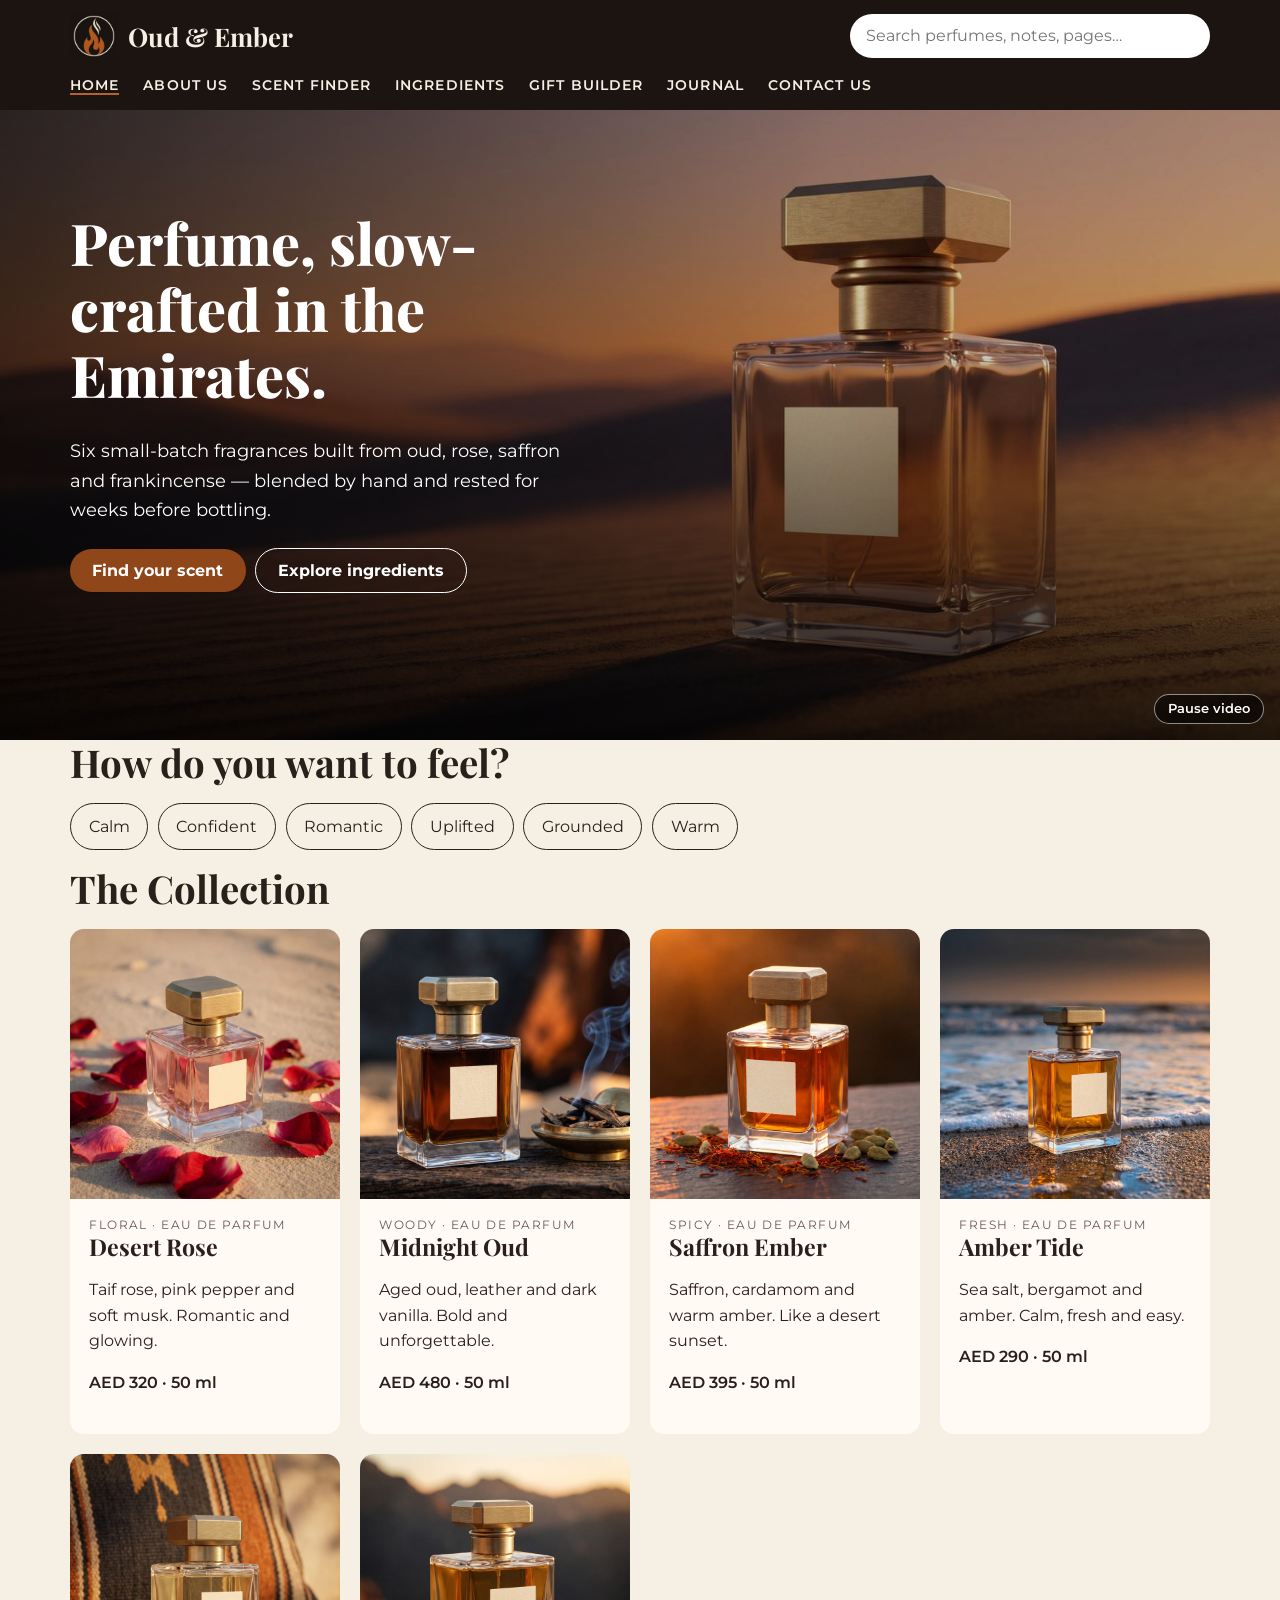
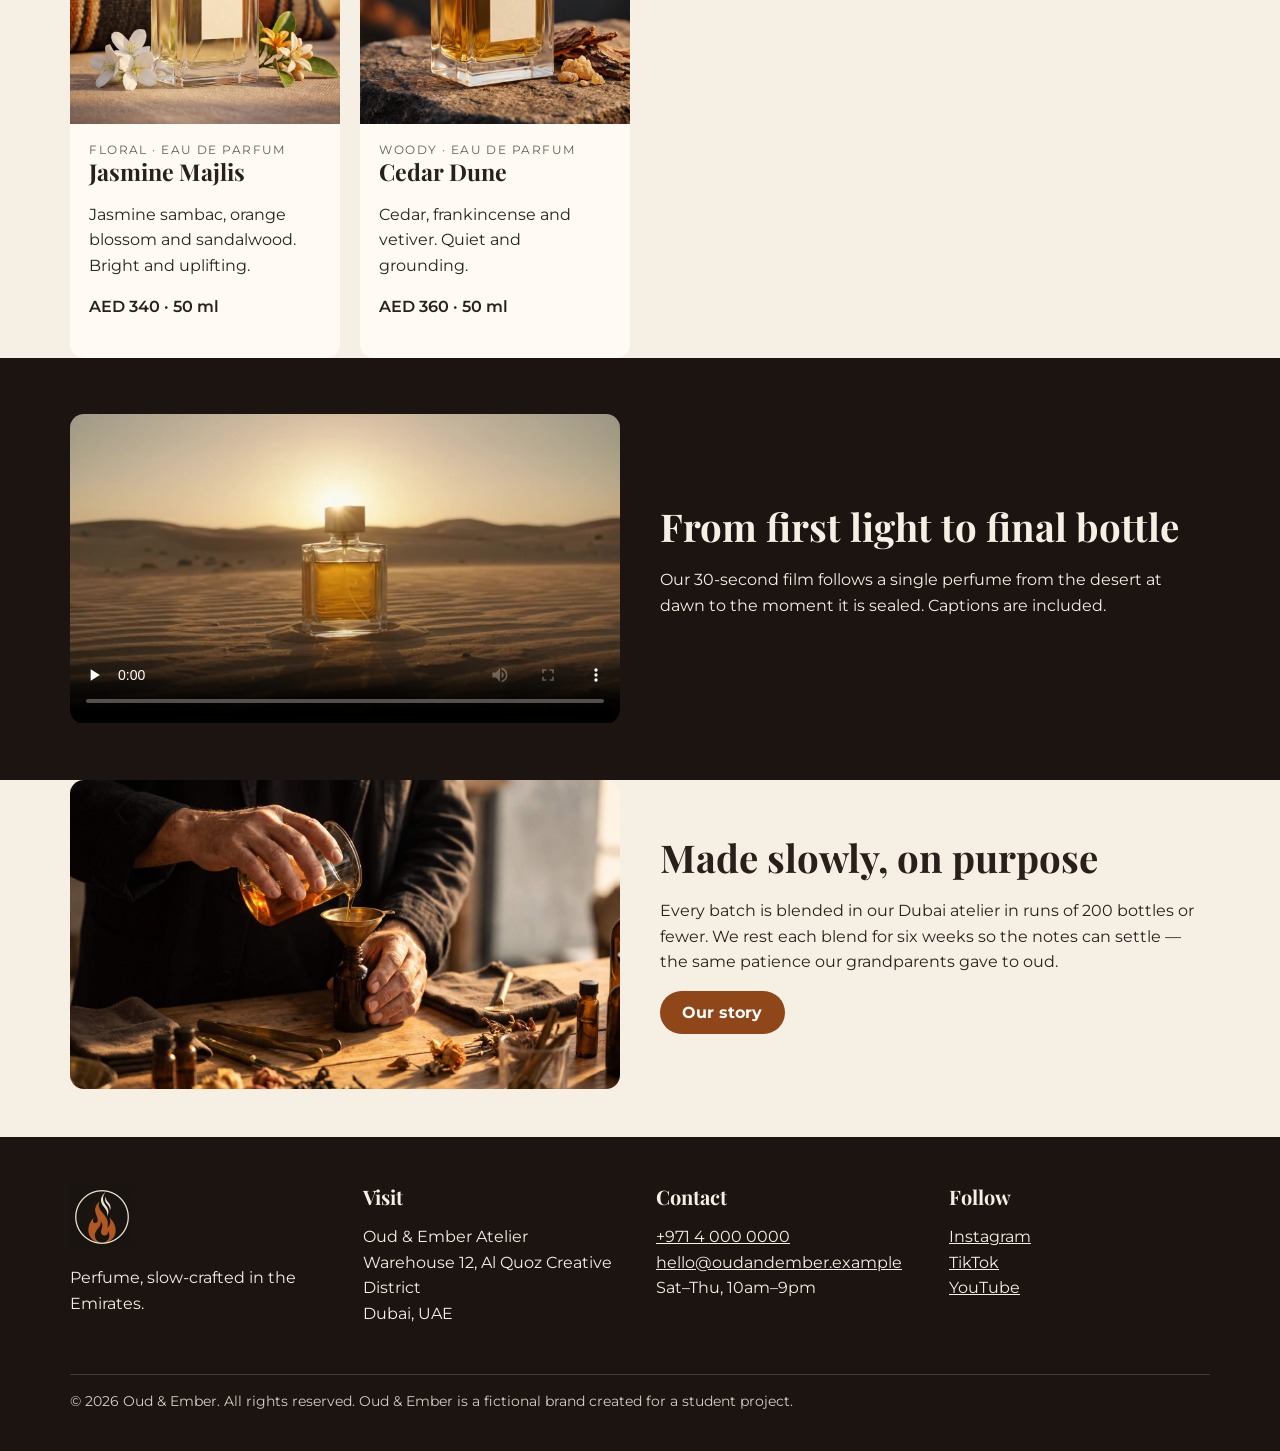
==== commit c6f0707f: "Remove AI wording from footer, About page and README" ====
--- a/index.html
+++ b/index.html
@@ -129,8 +129,7 @@
         <a href="https://www.youtube.com/">YouTube</a></p>
       </div>
     </div>
-    <p class="small">© 2026 Oud &amp; Ember. All rights reserved. Oud &amp; Ember is a fictional brand created for a
-    student project; all text, images and video on this site are AI-generated.</p>
+    <p class="small">© 2026 Oud &amp; Ember. All rights reserved. Oud &amp; Ember is a fictional brand created for a student project.</p>
   </div>
 </footer>
 <script src="script.js"></script>
